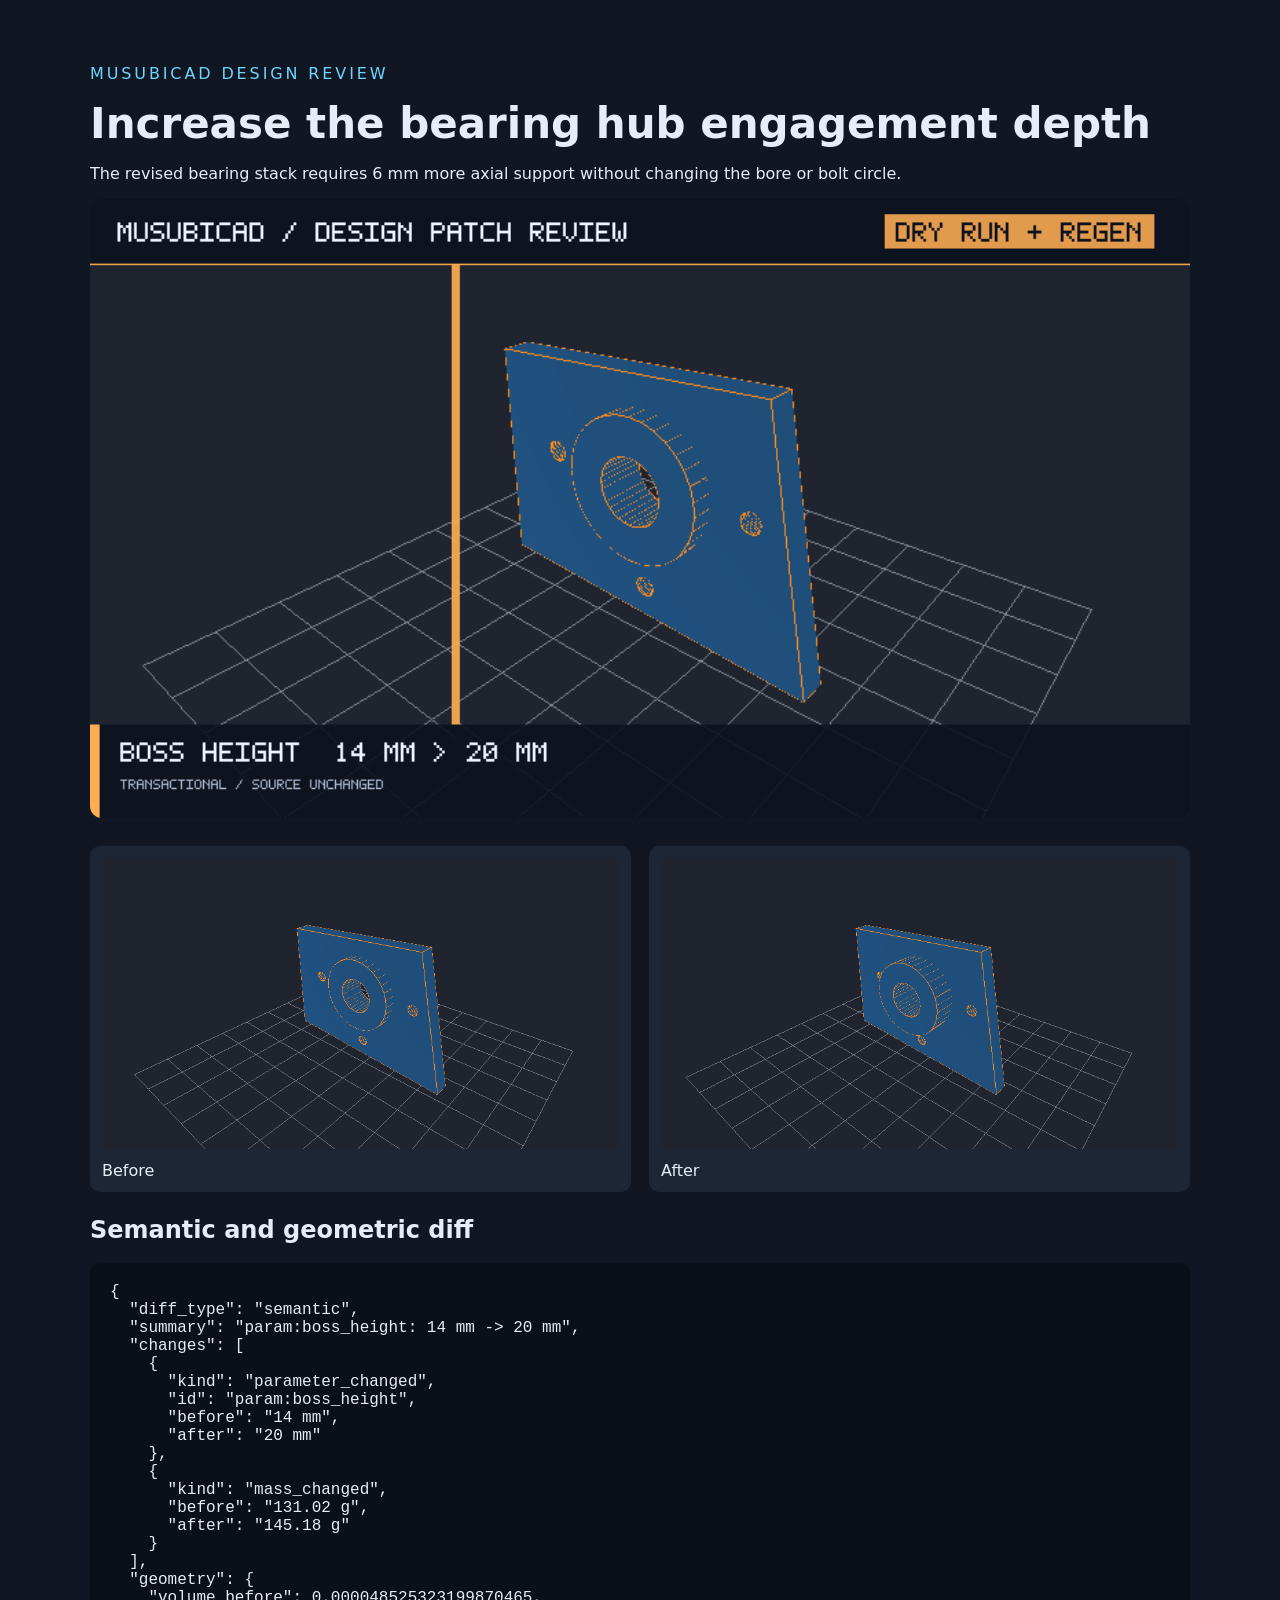
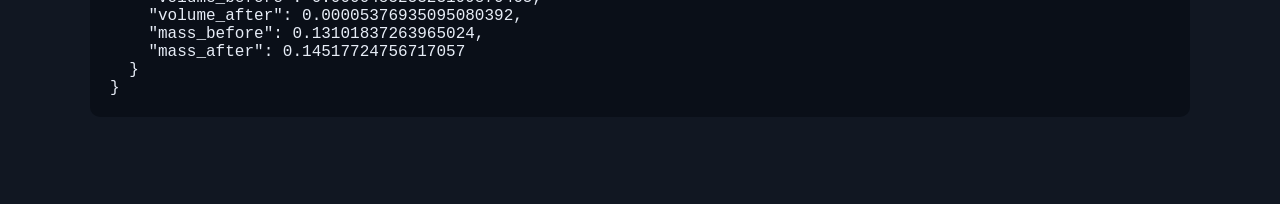
==== docs/assets/review-demo/review.html @ 7f741c86 "feat: add flagship bearing carrier demo" ====
<!doctype html>
<html><head><meta charset="utf-8"><title>MusubiCAD Review</title><style>body{margin:0;background:#111722;color:#e7edf7;font:16px system-ui}main{max-width:1100px;margin:auto;padding:48px}.eyebrow{color:#6dd5ff;letter-spacing:.18em}h1{font-size:42px;margin:.2em 0}.hero{width:100%;border-radius:12px}.compare{display:grid;grid-template-columns:1fr 1fr;gap:18px;margin:24px 0}.compare img{width:100%}figure{margin:0;background:#1d2635;padding:12px;border-radius:10px}figcaption{padding-top:8px}pre{white-space:pre-wrap;background:#0a0f18;padding:20px;border-radius:10px;overflow:auto}</style></head><body><main><p class="eyebrow">MUSUBICAD DESIGN REVIEW</p><h1>Increase the bearing hub engagement depth</h1><p>The revised bearing stack requires 6 mm more axial support without changing the bore or bolt circle.</p><img class="hero" src="comparison.gif" alt="Before and after geometry"><section class="compare"><figure><img src="before.png"><figcaption>Before</figcaption></figure><figure><img src="after.png"><figcaption>After</figcaption></figure></section><h2>Semantic and geometric diff</h2><pre>{
  &quot;diff_type&quot;: &quot;semantic&quot;,
  &quot;summary&quot;: &quot;param:boss_height: 14 mm -&gt; 20 mm&quot;,
  &quot;changes&quot;: [
    {
      &quot;kind&quot;: &quot;parameter_changed&quot;,
      &quot;id&quot;: &quot;param:boss_height&quot;,
      &quot;before&quot;: &quot;14 mm&quot;,
      &quot;after&quot;: &quot;20 mm&quot;
    },
    {
      &quot;kind&quot;: &quot;mass_changed&quot;,
      &quot;before&quot;: &quot;131.02 g&quot;,
      &quot;after&quot;: &quot;145.18 g&quot;
    }
  ],
  &quot;geometry&quot;: {
    &quot;volume_before&quot;: 0.000048525323199870465,
    &quot;volume_after&quot;: 0.00005376935095080392,
    &quot;mass_before&quot;: 0.13101837263965024,
    &quot;mass_after&quot;: 0.14517724756717057
  }
}</pre></main></body></html>
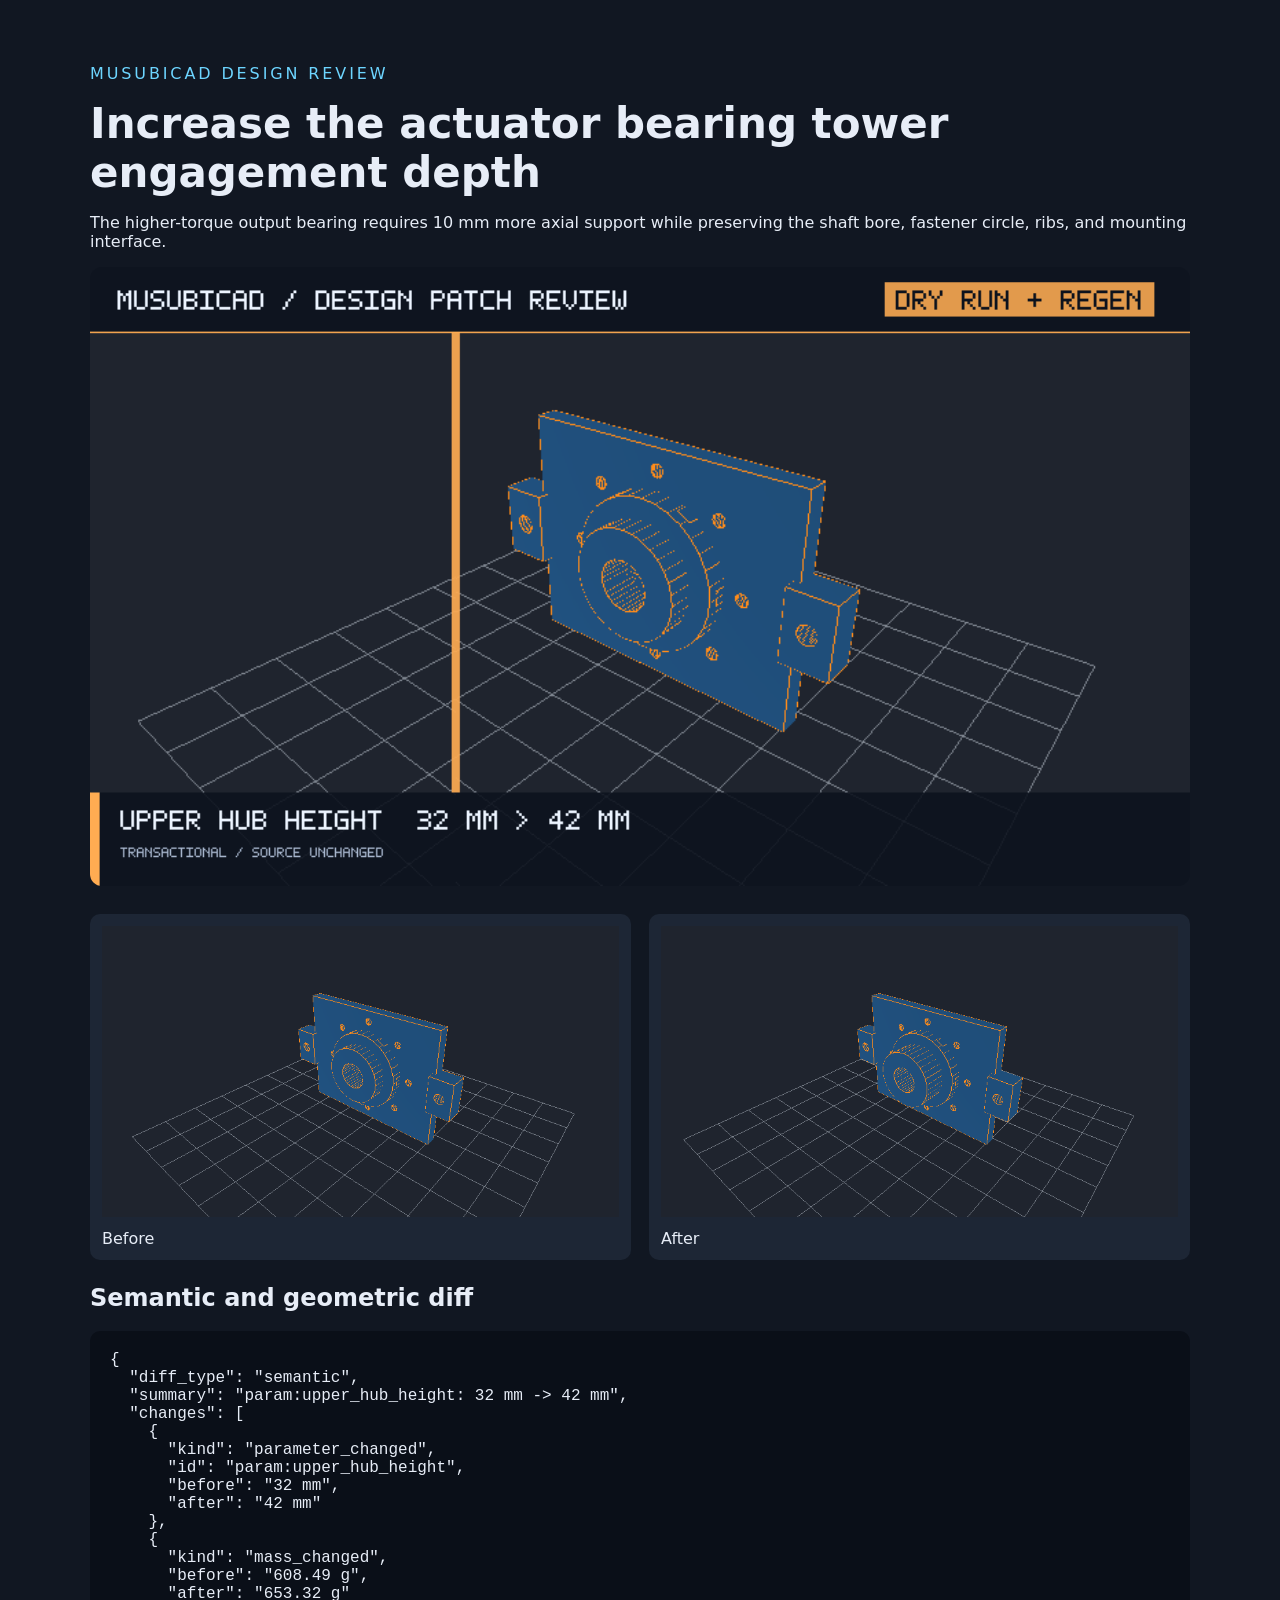
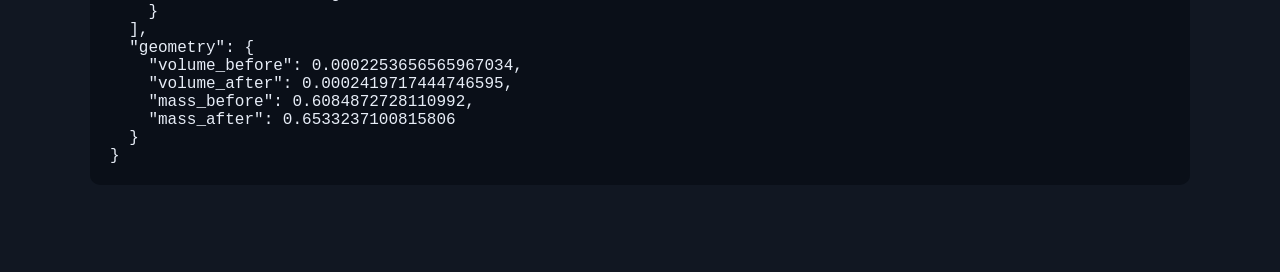
==== commit dcf41c1d: "Task-P5-007: Add robot joint flagship demo" ====
--- a/docs/assets/review-demo/review.html
+++ b/docs/assets/review-demo/review.html
@@ -1,24 +1,24 @@
 <!doctype html>
-<html><head><meta charset="utf-8"><title>MusubiCAD Review</title><style>body{margin:0;background:#111722;color:#e7edf7;font:16px system-ui}main{max-width:1100px;margin:auto;padding:48px}.eyebrow{color:#6dd5ff;letter-spacing:.18em}h1{font-size:42px;margin:.2em 0}.hero{width:100%;border-radius:12px}.compare{display:grid;grid-template-columns:1fr 1fr;gap:18px;margin:24px 0}.compare img{width:100%}figure{margin:0;background:#1d2635;padding:12px;border-radius:10px}figcaption{padding-top:8px}pre{white-space:pre-wrap;background:#0a0f18;padding:20px;border-radius:10px;overflow:auto}</style></head><body><main><p class="eyebrow">MUSUBICAD DESIGN REVIEW</p><h1>Increase the bearing hub engagement depth</h1><p>The revised bearing stack requires 6 mm more axial support without changing the bore or bolt circle.</p><img class="hero" src="comparison.gif" alt="Before and after geometry"><section class="compare"><figure><img src="before.png"><figcaption>Before</figcaption></figure><figure><img src="after.png"><figcaption>After</figcaption></figure></section><h2>Semantic and geometric diff</h2><pre>{
+<html><head><meta charset="utf-8"><title>MusubiCAD Review</title><style>body{margin:0;background:#111722;color:#e7edf7;font:16px system-ui}main{max-width:1100px;margin:auto;padding:48px}.eyebrow{color:#6dd5ff;letter-spacing:.18em}h1{font-size:42px;margin:.2em 0}.hero{width:100%;border-radius:12px}.compare{display:grid;grid-template-columns:1fr 1fr;gap:18px;margin:24px 0}.compare img{width:100%}figure{margin:0;background:#1d2635;padding:12px;border-radius:10px}figcaption{padding-top:8px}pre{white-space:pre-wrap;background:#0a0f18;padding:20px;border-radius:10px;overflow:auto}</style></head><body><main><p class="eyebrow">MUSUBICAD DESIGN REVIEW</p><h1>Increase the actuator bearing tower engagement depth</h1><p>The higher-torque output bearing requires 10 mm more axial support while preserving the shaft bore, fastener circle, ribs, and mounting interface.</p><img class="hero" src="comparison.gif" alt="Before and after geometry"><section class="compare"><figure><img src="before.png"><figcaption>Before</figcaption></figure><figure><img src="after.png"><figcaption>After</figcaption></figure></section><h2>Semantic and geometric diff</h2><pre>{
   &quot;diff_type&quot;: &quot;semantic&quot;,
-  &quot;summary&quot;: &quot;param:boss_height: 14 mm -&gt; 20 mm&quot;,
+  &quot;summary&quot;: &quot;param:upper_hub_height: 32 mm -&gt; 42 mm&quot;,
   &quot;changes&quot;: [
     {
       &quot;kind&quot;: &quot;parameter_changed&quot;,
-      &quot;id&quot;: &quot;param:boss_height&quot;,
-      &quot;before&quot;: &quot;14 mm&quot;,
-      &quot;after&quot;: &quot;20 mm&quot;
+      &quot;id&quot;: &quot;param:upper_hub_height&quot;,
+      &quot;before&quot;: &quot;32 mm&quot;,
+      &quot;after&quot;: &quot;42 mm&quot;
     },
     {
       &quot;kind&quot;: &quot;mass_changed&quot;,
-      &quot;before&quot;: &quot;131.02 g&quot;,
-      &quot;after&quot;: &quot;145.18 g&quot;
+      &quot;before&quot;: &quot;608.49 g&quot;,
+      &quot;after&quot;: &quot;653.32 g&quot;
     }
   ],
   &quot;geometry&quot;: {
-    &quot;volume_before&quot;: 0.000048525323199870465,
-    &quot;volume_after&quot;: 0.00005376935095080392,
-    &quot;mass_before&quot;: 0.13101837263965024,
-    &quot;mass_after&quot;: 0.14517724756717057
+    &quot;volume_before&quot;: 0.0002253656565967034,
+    &quot;volume_after&quot;: 0.0002419717444746595,
+    &quot;mass_before&quot;: 0.6084872728110992,
+    &quot;mass_after&quot;: 0.6533237100815806
   }
 }</pre></main></body></html>
